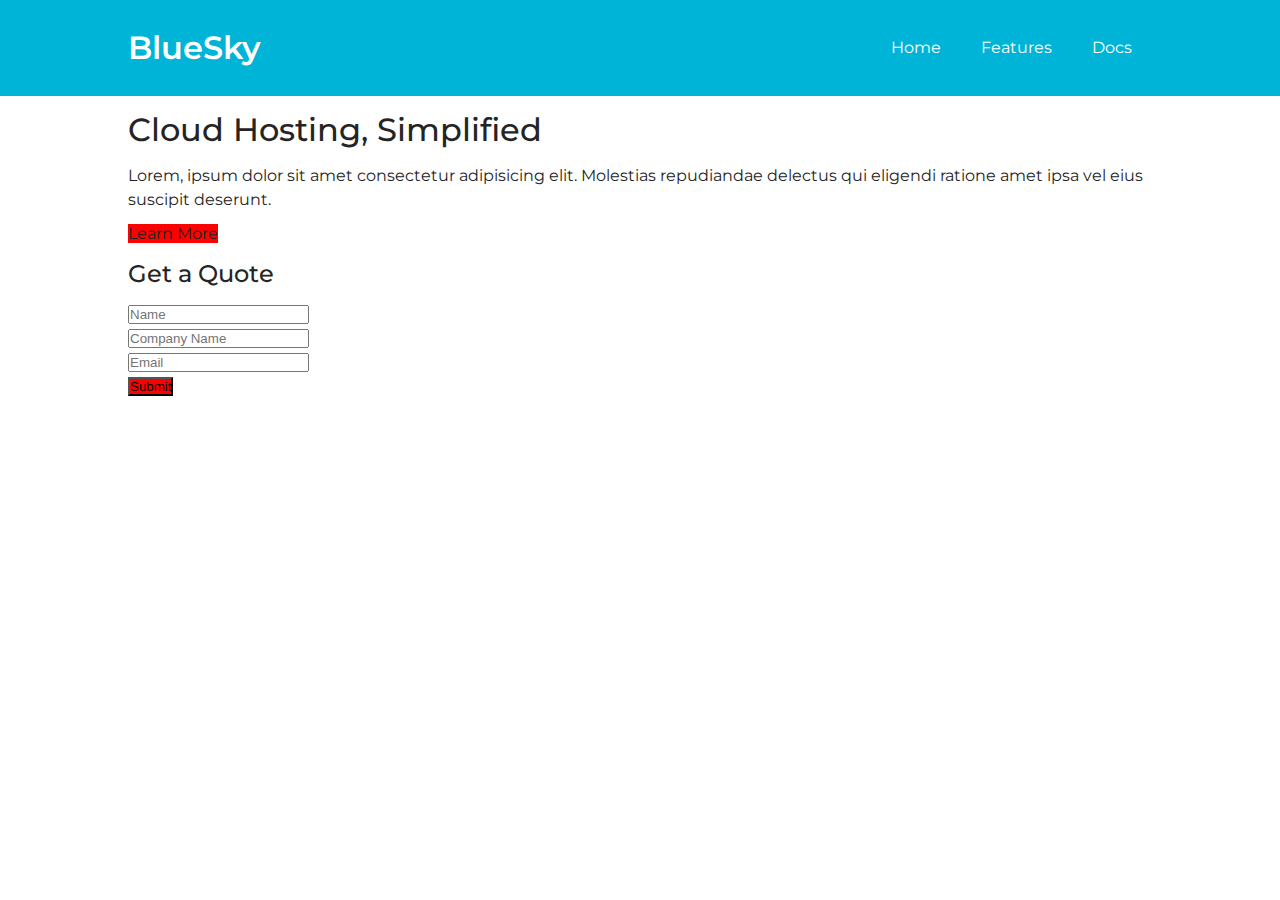
==== index.html @ 304c26c1 "navbar done, assets created" ====
<!DOCTYPE html>
<html lang="en">
<head>
    <meta charset="UTF-8">
    <meta http-equiv="X-UA-Compatible" content="IE=edge">
    <meta name="viewport" content="width=device-width, initial-scale=1.0">
    <link rel="stylesheet" href="https://use.fontawesome.com/releases/v5.15.3/css/all.css" integrity="sha384-SZXxX4whJ79/gErwcOYf+zWLeJdY/qpuqC4cAa9rOGUstPomtqpuNWT9wdPEn2fk" crossorigin="anonymous">
    <link rel="preconnect" href="https://fonts.gstatic.com">
    <link href="https://fonts.googleapis.com/css2?family=Montserrat:wght@400;500&display=swap" rel="stylesheet">
    <link rel="stylesheet" href="./style.css">
    <title>BlueSky Cloud Hosting - Home</title>
</head>
<body>
    <!-- Navbar -->
    <div class="navbar">
        <div class="container flex">
            <h1 class="logo">BlueSky</h1>
            <nav>
                <ul>
                    <li><a href="index.html">Home</a></li>
                    <li><a href="features.html">Features</a></li>
                    <li><a href="docs.html">Docs</a></li>
                </ul>
            </nav>
        </div>
    </div>

    <!-- Showcase Area -->
    <section class="showcase">
        <div class="container grid">
            <div class="grid-item">
                <h1>Cloud Hosting, Simplified</h1>
                <p>Lorem, ipsum dolor sit amet consectetur adipisicing elit. Molestias repudiandae delectus qui eligendi ratione amet ipsa vel eius suscipit deserunt.</p>
                <a class="btn btn-outline" href="features.html">Learn More</a>
            </div>
            <div class="showcase-form card">
                <h2>Get a Quote</h2>
                <form action="#">
                    <div class="form-control">
                        <input type="text" name="name" placeholder="Name" required>
                    </div>
                    <div class="form-control">
                        <input type="text" name="company" placeholder="Company Name" required>
                    </div>
                    <div class="form-control">
                        <input type="email" name="email" placeholder="Email" required>
                    </div>
                    <input type="submit" class="btn btn-primary">
                </form>
            </div>

        </div>
    </section>
</body>
</html>
---- style.css ----
* {
  box-sizing: border-box;
  margin: 0;
  padding: 0;
}

body {
  font-family: "Montserrat", sans-serif;
  color: rgb(36, 36, 36);
  line-height: 1.5;
}

ul {
  list-style-type: none;
}

a {
  text-decoration: none;
  color: rgb(36, 36, 36);
}

h1,
h2 {
  margin: 10px 0;
  font-weight: 600;
}

p {
  margin: 10px 0;
}

img {
  width: 100%;
}

.navbar {
  background: #00b4d8;
  color: white;
  height: 6rem;
}

.container {
  /*Might need to change later */
  width: 80%;
  margin: 0 auto;
  overflow: auto; /*Makes it so that there is no longer a top margin*/
}

.navbar .flex {
  justify-content: space-between;
}

.flex {
  display: flex;
  align-items: center;
  height: 100%;
}

.navbar ul {
  display: flex;
}

.navbar a {
  color: white;
  padding: 10px;
  margin: 0 10px;
}

a:hover {
  border-bottom: 2px solid white;
}

.btn {
  background: red;
}

.showcase h1,
.showcase h2 {
  font-weight: 500;
}
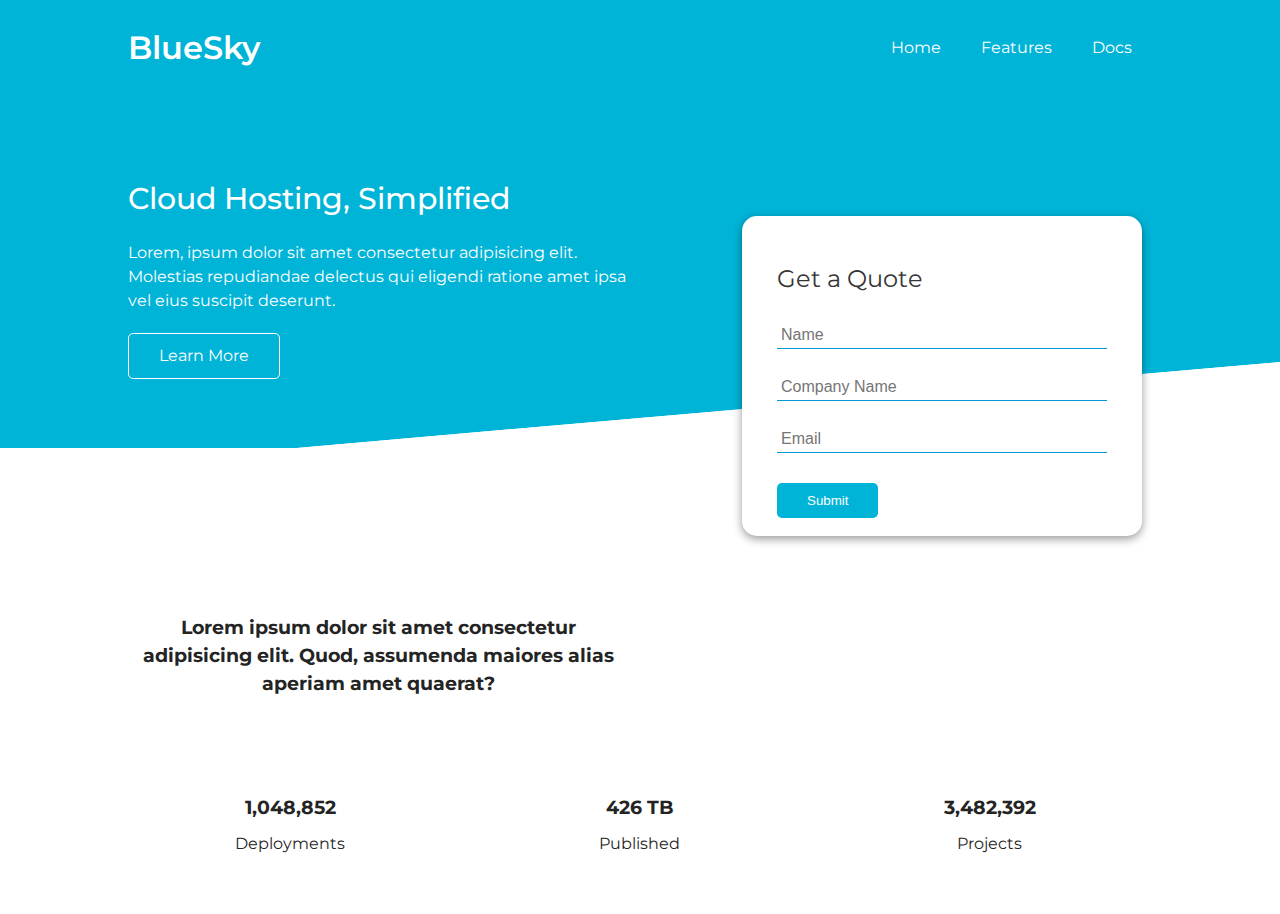
==== commit f90fb561: "worked on HTML and CSS" ====
--- a/index.html
+++ b/index.html
@@ -28,11 +28,12 @@
     <!-- Showcase Area -->
     <section class="showcase">
         <div class="container grid">
-            <div class="grid-item">
+            <div class="hero-section">
                 <h1>Cloud Hosting, Simplified</h1>
                 <p>Lorem, ipsum dolor sit amet consectetur adipisicing elit. Molestias repudiandae delectus qui eligendi ratione amet ipsa vel eius suscipit deserunt.</p>
                 <a class="btn btn-outline" href="features.html">Learn More</a>
             </div>
+
             <div class="showcase-form card">
                 <h2>Get a Quote</h2>
                 <form action="#">
@@ -48,7 +49,33 @@
                     <input type="submit" class="btn btn-primary">
                 </form>
             </div>
+        </div>
+    </section>
 
+    <!-- Statistics -->
+    <section class="stats">
+        <div class="container">
+            <h3 class="stats-heading text-center my-1">
+                Lorem ipsum dolor sit amet consectetur adipisicing elit. Quod, assumenda maiores alias aperiam amet quaerat?
+            </h3>
+            
+            <div class="grid grid-3 text-center my-4">
+                <div>
+                    <i class="fas fa-cloud fa-3x"></i>
+                    <h3>1,048,852</h3>
+                    <p class="text-secondary">Deployments</p>
+                </div>
+                <div>
+                    <i class="fas fa-folder fa-3x"></i>
+                    <h3>426 TB</h3>
+                    <p class="text-secondary">Published</p>
+                </div>
+                <div>
+                    <i class="fas fa-project-diagram fa-3x"></i>
+                    <h3>3,482,392</h3>
+                    <p class="text-secondary">Projects</p>
+                </div>
+            </div>
         </div>
     </section>
 </body>
--- a/style.css
+++ b/style.css
@@ -1,3 +1,8 @@
+:root {
+  --primary-color: #00b4d8;
+  --text-color: rgb(36, 36, 36);
+}
+
 * {
   box-sizing: border-box;
   margin: 0;
@@ -16,7 +21,7 @@
 
 a {
   text-decoration: none;
-  color: rgb(36, 36, 36);
+  color: var(--text-color);
 }
 
 h1,
@@ -34,11 +39,115 @@
 }
 
 .navbar {
-  background: #00b4d8;
+  background: var(--primary-color);
   color: white;
   height: 6rem;
 }
 
+.navbar .flex {
+  justify-content: space-between;
+}
+
+.flex {
+  display: flex;
+  align-items: center;
+  height: 100%;
+}
+
+.navbar ul {
+  display: flex;
+}
+
+.navbar a {
+  color: white;
+  padding: 10px;
+  margin: 0 10px;
+}
+
+a:hover {
+  border-bottom: 2px solid white;
+}
+
+.btn {
+  background: red;
+}
+
+.showcase h2 {
+  font-weight: 400;
+}
+
+.showcase h1 {
+  font-size: 30px;
+  font-weight: 500;
+}
+
+.showcase p {
+  margin: 20px 0;
+}
+
+.showcase {
+  background: var(--primary-color);
+  height: 22rem;
+  color: white;
+  position: relative;
+}
+
+.showcase::before,
+.showcase::after {
+  content: "";
+  position: absolute;
+  height: 100px;
+  bottom: -70px;
+  right: 0;
+  left: 0;
+  background-color: white;
+  transform: skewY(-5deg);
+}
+
+.showcase-form {
+  position: relative;
+  top: 6.5rem;
+  height: 20rem;
+  width: 25rem;
+  justify-self: flex-end;
+  z-index: 100;
+}
+
+.showcase .grid {
+  overflow: visible;
+}
+
+.showcase .form-control {
+  margin: 25px 15px;
+}
+
+.showcase-form h2 {
+  margin: 25px 15px;
+}
+
+.showcase-form input[type="text"],
+.showcase-form input[type="email"] {
+  border: 0;
+  border-bottom: 1px solid #009ad8;
+  width: 100%;
+  padding: 4px;
+  font-size: 16px;
+}
+
+.showcase-form input:focus {
+  outline: none;
+}
+
+.stats {
+  padding-top: 150px;
+}
+
+.stats-heading {
+  max-width: 500px;
+  margin: auto;
+}
+
+/* Utility Classes */
 .container {
   /*Might need to change later */
   width: 80%;
@@ -46,35 +155,73 @@
   overflow: auto; /*Makes it so that there is no longer a top margin*/
 }
 
-.navbar .flex {
-  justify-content: space-between;
-}
-
-.flex {
-  display: flex;
+.grid {
+  display: grid;
+  grid-template-columns: 1fr 1fr;
+  gap: 25px;
+  height: 100%;
+  justify-content: center;
   align-items: center;
-  height: 100%;
-}
-
-.navbar ul {
-  display: flex;
-}
-
-.navbar a {
-  color: white;
-  padding: 10px;
-  margin: 0 10px;
-}
-
-a:hover {
-  border-bottom: 2px solid white;
+}
+
+.grid-3 {
+  grid-template-columns: 1fr 1fr 1fr;
+}
+
+.my-1 {
+  margin-top: 1rem;
+  margin-bottom: 6rem;
+  margin-left: 0;
+  margin-right: 0;
+}
+
+.my-2 {
+  margin: 1.5rem 0;
+}
+
+.my-3 {
+  margin: 2rem 0;
+}
+
+.my-4 {
+  margin: 3rem 0;
+}
+
+.my-5 {
+  margin: 4rem 0;
+}
+
+.card {
+  background: white;
+  border-radius: 15px;
+  box-shadow: 0 3px 10px rgba(0, 0, 0, 0.4);
+  margin: 10px;
+  padding: 20px;
+  color: rgb(53, 53, 53);
+}
+
+.showcase-form .btn {
+  margin: 5px 15px;
 }
 
 .btn {
-  background: red;
-}
-
-.showcase h1,
-.showcase h2 {
-  font-weight: 500;
-}
+  display: inline-block;
+  padding: 10px 30px;
+  cursor: pointer;
+  background: var(--primary-color);
+  border: none;
+  border-radius: 5px;
+  color: white;
+}
+
+.btn:hover {
+  transform: scale(0.98);
+}
+
+.btn-outline {
+  border: 1px solid white;
+}
+
+.text-center {
+  text-align: center;
+}
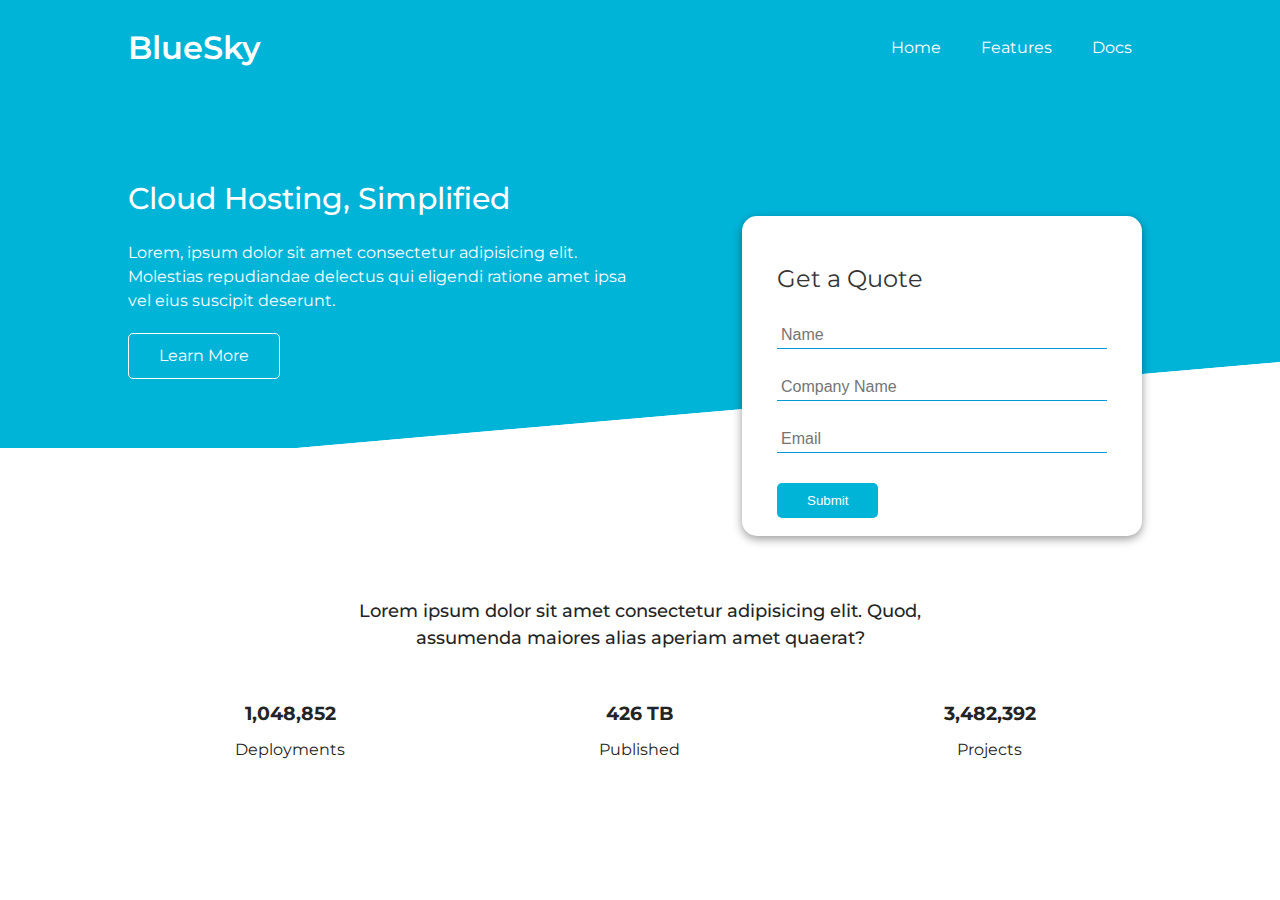
==== commit cff0c675: "fixed header centering" ====
--- a/index.html
+++ b/index.html
@@ -55,7 +55,7 @@
     <!-- Statistics -->
     <section class="stats">
         <div class="container">
-            <h3 class="stats-heading text-center my-1">
+            <h3 class="stats-heading text-center">
                 Lorem ipsum dolor sit amet consectetur adipisicing elit. Quod, assumenda maiores alias aperiam amet quaerat?
             </h3>
             
--- a/style.css
+++ b/style.css
@@ -143,8 +143,10 @@
 }
 
 .stats-heading {
-  max-width: 500px;
+  max-width: 600px;
   margin: auto;
+  font-weight: 500;
+  font-size: 18px;
 }
 
 /* Utility Classes */
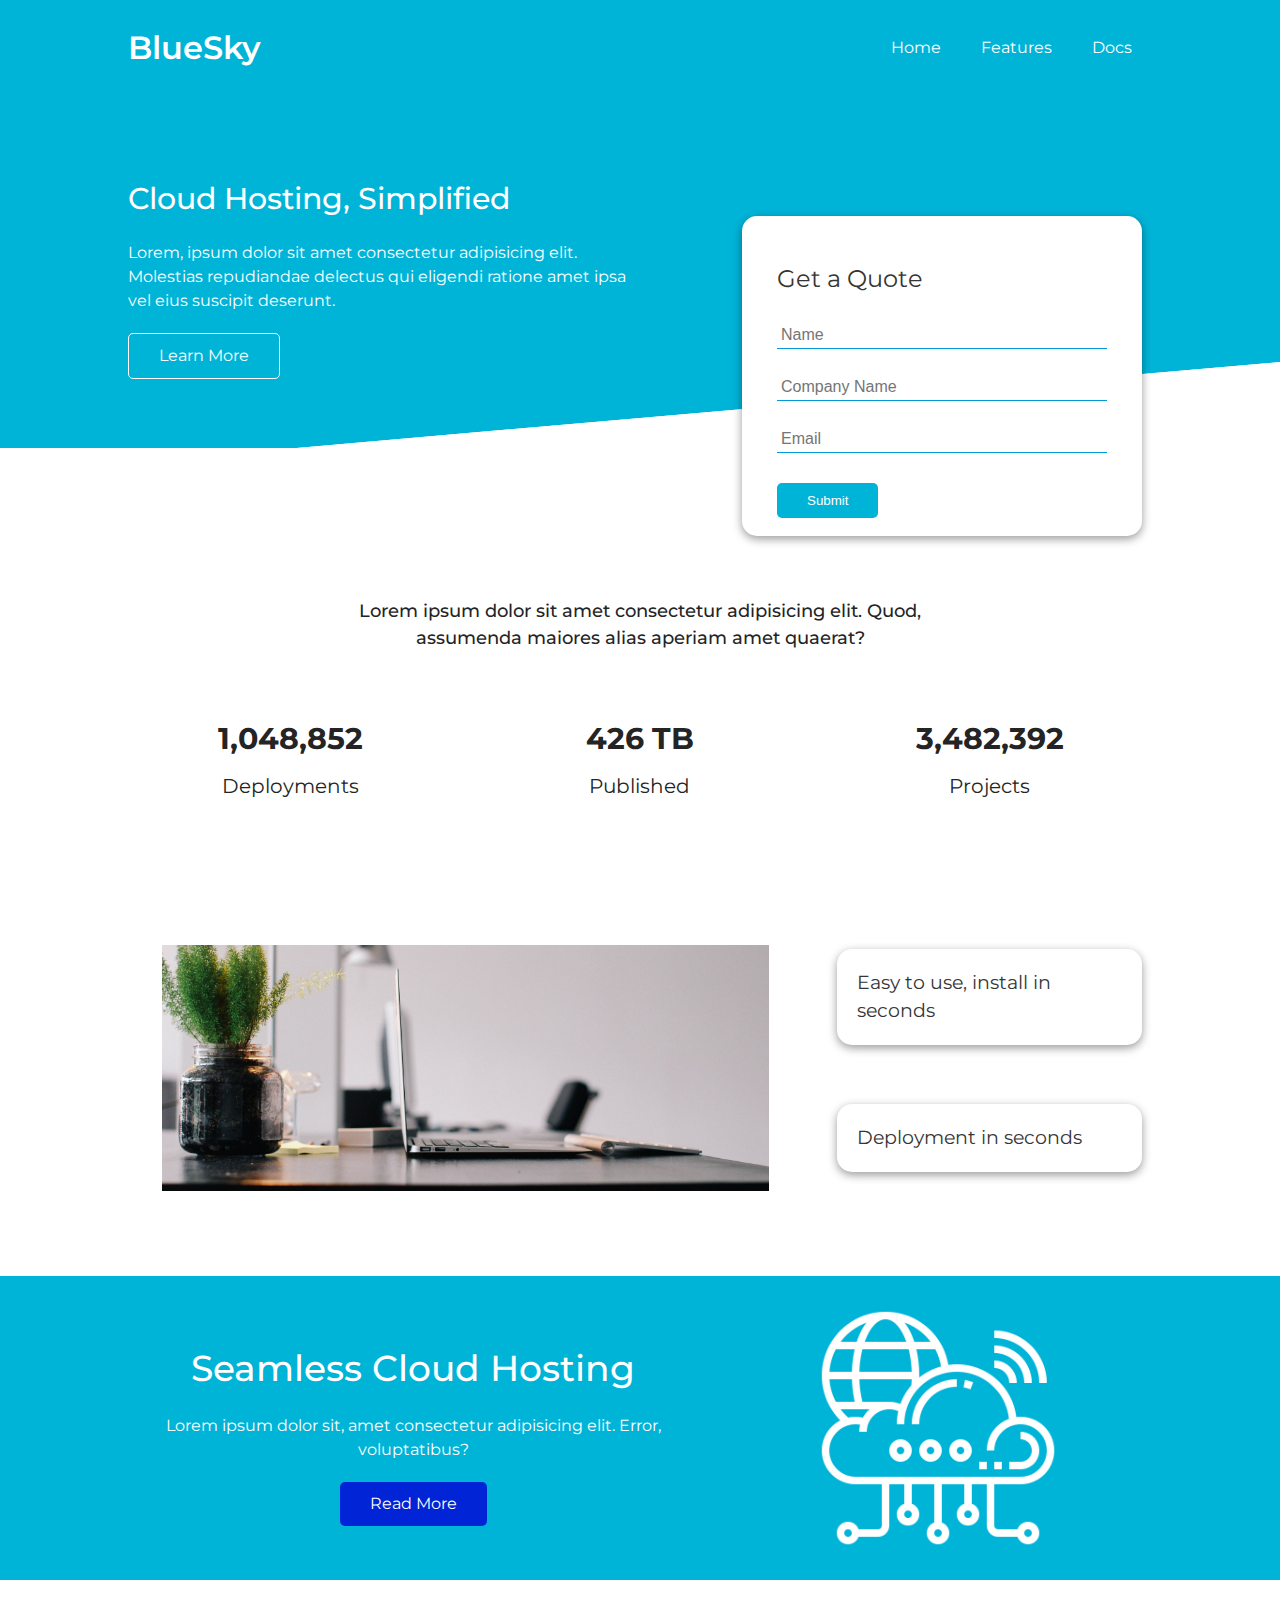
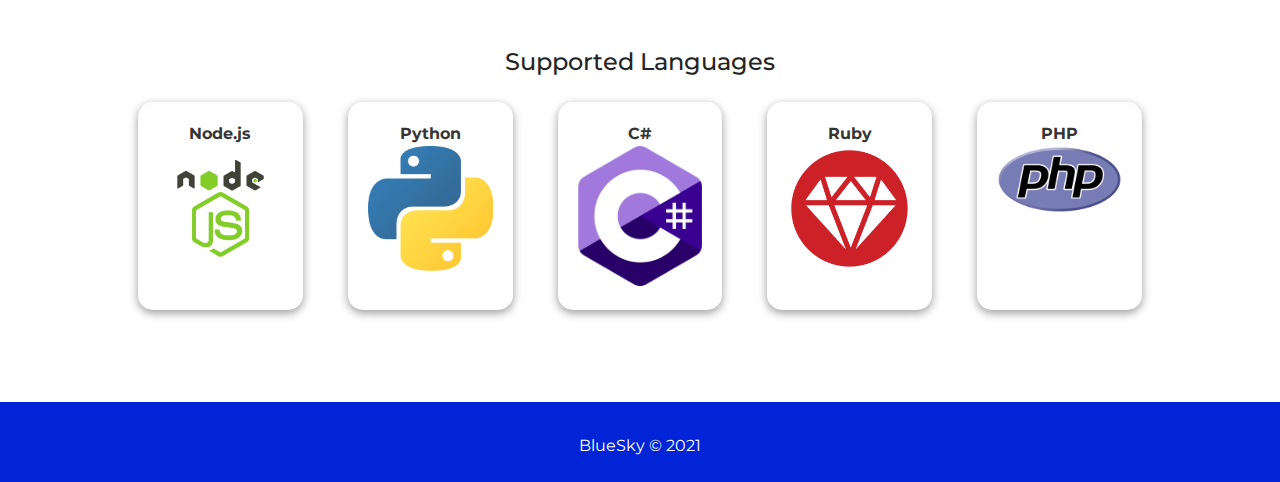
==== commit 82ef0b18: "fixed header centering" ====
--- a/index.html
+++ b/index.html
@@ -78,5 +78,62 @@
             </div>
         </div>
     </section>
+
+    <!-- CLI -->
+    <section class="cli">
+        <div class="container grid">
+            <img src="images/computer.jpg" alt="">
+            <div class="card">
+                <h3>Easy to use, install in seconds</h3>
+            </div>
+            <div class="card">
+                <h3>Deployment in seconds</h3>
+            </div>
+        </div>
+    </section>
+
+    <!-- Cloud -->
+    <section class="cloud">
+        <div class="container grid">
+            <div class="text-center">
+                <h2 class="inner-content">Seamless Cloud Hosting</h2>
+                <p  class="inner-content">Lorem ipsum dolor sit, amet consectetur adipisicing elit. Error, voluptatibus?</p>
+                <a href="features.html" class="btn btn-dark">Read More</a>
+            </div>
+            <img src="images/cloud-network.png" alt="">
+        </div>
+    </section>
+
+    <!-- Languages -->
+    <section class="languages">
+         <h2 class="text-center">Supported Languages</h2>
+         <div class="container grid">
+             <div class="card">
+                 <h4>Node.js</h4>
+                 <img src="images/node.png" alt="">
+             </div>
+             <div class="card">
+                <h4>Python</h4>
+                <img src="images/python.png" alt="">
+            </div>
+            <div class="card">
+                <h4>C#</h4>
+                <img src="images/Csharp.png" alt="">
+            </div>
+            <div class="card">
+                <h4>Ruby</h4>
+                <img src="images/ruby.png" alt="">
+            </div>
+            <div class="card">
+                <h4>PHP</h4>
+                <img src="images/php.png" alt="">
+            </div>
+         </div>
+    </section>
+    
+    <!-- Footer -->
+    <section class="footer">
+        <p>BlueSky &copy; 2021</p>
+    </section>
 </body>
 </html>--- a/style.css
+++ b/style.css
@@ -46,12 +46,6 @@
 
 .navbar .flex {
   justify-content: space-between;
-}
-
-.flex {
-  display: flex;
-  align-items: center;
-  height: 100%;
 }
 
 .navbar ul {
@@ -140,6 +134,7 @@
 
 .stats {
   padding-top: 150px;
+  margin-bottom: 5rem;
 }
 
 .stats-heading {
@@ -147,6 +142,91 @@
   margin: auto;
   font-weight: 500;
   font-size: 18px;
+}
+
+.stats .grid h3 {
+  font-size: 30px;
+  margin-top: 1rem;
+}
+
+.stats .grid p {
+  font-size: 20px;
+}
+
+.cli h3 {
+  font-weight: 400;
+}
+
+.cli .grid {
+  grid-template-columns: 1fr 1fr 1fr;
+  grid-template-rows: 1fr 1fr;
+}
+
+.cli .grid img {
+  grid-column: 1 / span 2;
+  grid-row: 1 / span 2;
+  width: 90%;
+  margin: auto;
+}
+
+.cloud .grid {
+  grid-template-columns: 4fr 3fr;
+}
+
+.cloud {
+  background: var(--primary-color);
+  color: white;
+  padding: 2rem 0;
+  margin-top: 5rem;
+}
+
+.cloud a {
+  background: #0024d6;
+}
+
+.inner-content {
+  margin-bottom: 1.2rem;
+}
+
+.cloud img {
+  height: 15rem;
+  width: auto;
+  margin: auto;
+}
+
+.cloud h2 {
+  font-weight: 500;
+  font-size: 36px;
+}
+
+.languages .card {
+  text-align: center;
+  height: 90%;
+}
+
+.languages .grid {
+  grid-template-columns: 1fr 1fr 1fr 1fr 1fr;
+}
+
+.languages h2 {
+  font-weight: 500;
+  margin-top: 4rem;
+}
+
+.languages .card:hover {
+  transform: translateY(-20px);
+}
+
+.footer {
+  background: #0024d6;
+  height: 5rem;
+  margin-top: 5rem;
+  color: white;
+}
+
+.footer p {
+  text-align: center;
+  padding-top: 2rem;
 }
 
 /* Utility Classes */
@@ -156,6 +236,12 @@
   margin: 0 auto;
   overflow: auto; /*Makes it so that there is no longer a top margin*/
 }
+
+.flex {
+    display: flex;
+    align-items: center;
+    height: 100%;
+  }
 
 .grid {
   display: grid;
@@ -227,3 +313,59 @@
 .text-center {
   text-align: center;
 }
+
+/* Tablet sized screens */
+@media (max-width: 768px) {
+    .grid, 
+    .showcase .grid,
+    .stats .grid,
+    .cli .grid,
+    .cloud .grid,
+    .languages .grid{
+        grid-template-columns: 1fr;
+        grid-template-rows: 1fr;
+    }
+
+    .hero-section{
+        text-align: center;
+        margin: 40px 50px 0 50px;
+
+    }
+
+    .cli .grid img{
+        grid-column: 1;
+        grid-row: 1;
+    }
+
+    .showcase{
+        height: auto;
+    }
+
+    .showcase-form{
+        justify-self: center;
+    }
+
+    .languages .grid img{
+        width: 40%;
+    }
+
+
+}
+
+/* Mobile */
+@media (max-width: 500px) {
+  .navbar {
+    height: 150px;
+  }
+
+  .navbar .flex {
+    flex-direction: column;
+    justify-content: center;
+  }
+
+  .navbar ul{
+      padding: 10px;
+      background-color: rgba(0, 0, 0, 0.3);
+  }
+
+}
